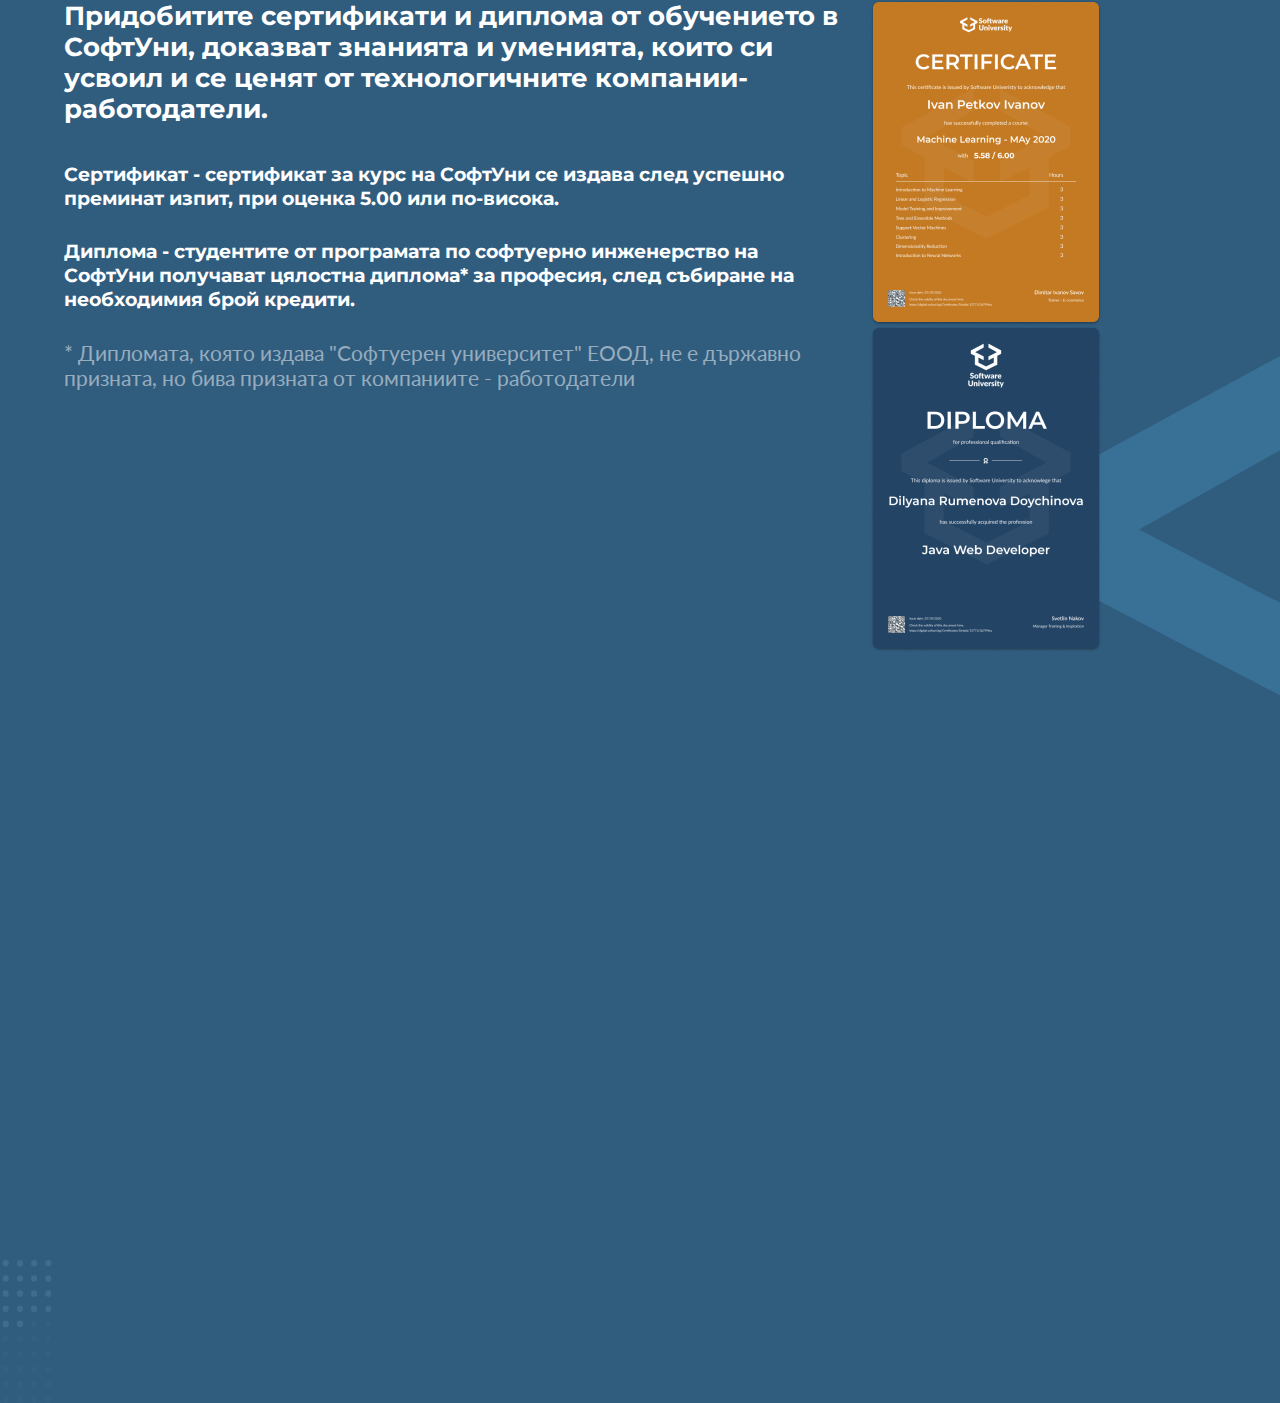
==== HTML & CSS Exam - 05 July 2020/01. Diploma-and-Certificates/index.html @ 87d8e733 "Diploma and Certificates" ====
<html lang="en">

<head>
    <meta charset="UTF-8">
    <meta name="viewport" content="width=device-width, initial-scale=1.0">
    <link rel="stylesheet" href="styles.css">
    <title>Document</title>
</head>

<body>

    <main>
        <section class="site-content">
            <h1>

                Придобитите сертификати и диплома от обучението в СофтУни, доказват знанията и уменията, които си усвоил
                и се ценят от технологичните компании-работодатели.

            </h1>

            <h3>

                Сертификат - сертификат за курс на СофтУни се издава след успешно преминат изпит, при оценка 5.00 или
                по-висока.

            </h3>
            <h3>
                Диплома - студентите от програмата по софтуерно инженерство на СофтУни получават цялостна диплома* за
                професия, след събиране на необходимия брой кредити.

            </h3>
            <p>
                * Дипломата, която издава "Софтуерен университет" ЕООД, не е държавно призната, но бива призната от
                компаниите - работодатели
            </p>

        </section>
    </main>
    <aside class="side">
        <section>
            <img src="images/certificate.png" alt="">
            <img src="images/diploma.png" alt="">
        </section>
    </aside>
</body>

</html>
---- HTML & CSS Exam - 05 July 2020/01. Diploma-and-Certificates/styles.css ----
@import url('https://fonts.googleapis.com/css2?family=Montserrat:wght@200;300;400;500;600&display=swap');
@import url('https://fonts.googleapis.com/css2?family=Lato:ital,wght@0,100;0,300;0,400;0,700;1,300;1,400&display=swap');

*, *::before, *::after {
margin:0;
padding:0;
}

html {
    background: #305C7E;
    box-sizing: border-box;
    font-size: 16px,1.5;
}

html { 
    width: 100%;
    height: 100%;
    box-sizing: inherit;
}

body {
    margin: auto;
    max-width: 90%;
    height: auto;
    position: relative;
    top:50%;
    -ms-transform: translateY(-50%);
  transform: translateY(-50%);
}

h1,h2,h3 {
    font-family: Montserrat, serif;
    color:white;
}

p {
    font-family: Lato, serif;   
}

h1 {font-size: 1.6em;}
h3 {font-size: 1.2em;}

h1,h2,h3 {
padding-bottom: 1.5em;
padding-right:1em;
}

p {
    font-size: 1.3em;
    color: rgba(255,255,255,0.5)
}

main, .side {
    /* margin:1em; */
}

main {
    width:70%;
    height: auto;
    display: inline-block;
}

.side {
    width: 30%;
    float: right;
}

.side section img {
    padding-right: 1em;
}

p::before {
    position: absolute;
    content: url(images/dots.svg);
    right: 101%;
    top:140%;
}

.side:nth-child(2)::after {
    position: absolute;
    content: url(images/dots.svg);
    top: -33%;
    right: 17%;
    z-index: -1;
    -webkit-transform: rotate(90deg);
    -moz-transform: rotate(90deg);
    -o-transform: rotate(90deg);
    -ms-transform: rotate(90deg);
    transform: rotate(90deg);
}

.side section:nth-child(1)::after {
    position: absolute;
    content: url(images/arrow.svg);
    left:84%;
    z-index: -1;
}
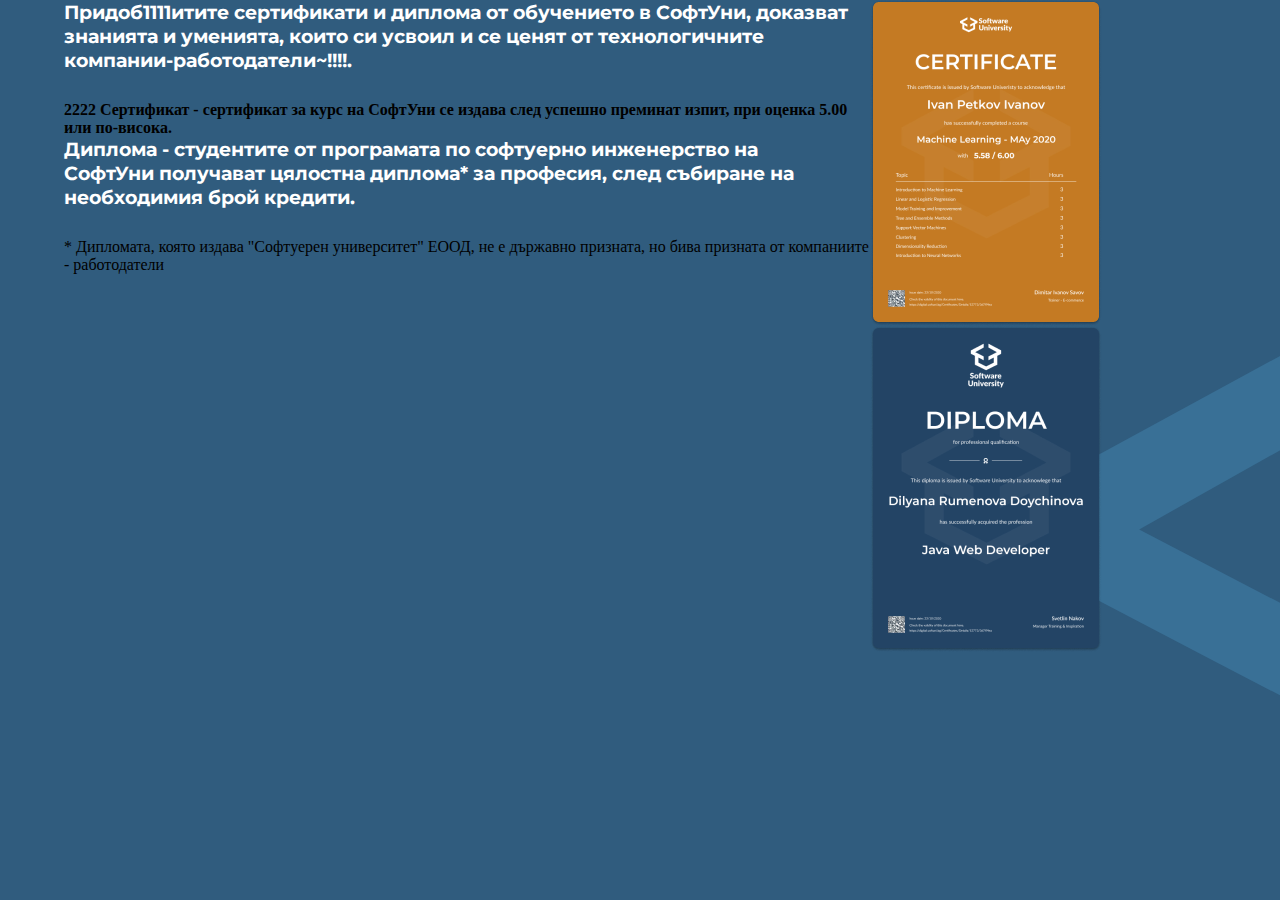
==== commit b00e554f: "add changes to second title" ====
--- a/HTML & CSS Exam - 05 July 2020/01. Diploma-and-Certificates/index.html
+++ b/HTML & CSS Exam - 05 July 2020/01. Diploma-and-Certificates/index.html
@@ -11,28 +11,28 @@
 
     <main>
         <section class="site-content">
-            <h1>
-
-                Придобитите сертификати и диплома от обучението в СофтУни, доказват знанията и уменията, които си усвоил
-                и се ценят от технологичните компании-работодатели.
-
-            </h1>
-
             <h3>
 
+                Придоб1111итите сертификати и диплома от обучението в СофтУни, доказват знанията и уменията, които си усвоил
+                и се ценят от технологичните компании-работодатели~!!!!.
+
+            </h3>
+
+            <h4>
+2222
                 Сертификат - сертификат за курс на СофтУни се издава след успешно преминат изпит, при оценка 5.00 или
                 по-висока.
 
-            </h3>
+            </h4>
             <h3>
                 Диплома - студентите от програмата по софтуерно инженерство на СофтУни получават цялостна диплома* за
                 професия, след събиране на необходимия брой кредити.
 
             </h3>
-            <p>
+            <div>
                 * Дипломата, която издава "Софтуерен университет" ЕООД, не е държавно призната, но бива призната от
                 компаниите - работодатели
-            </p>
+            </div>
 
         </section>
     </main>
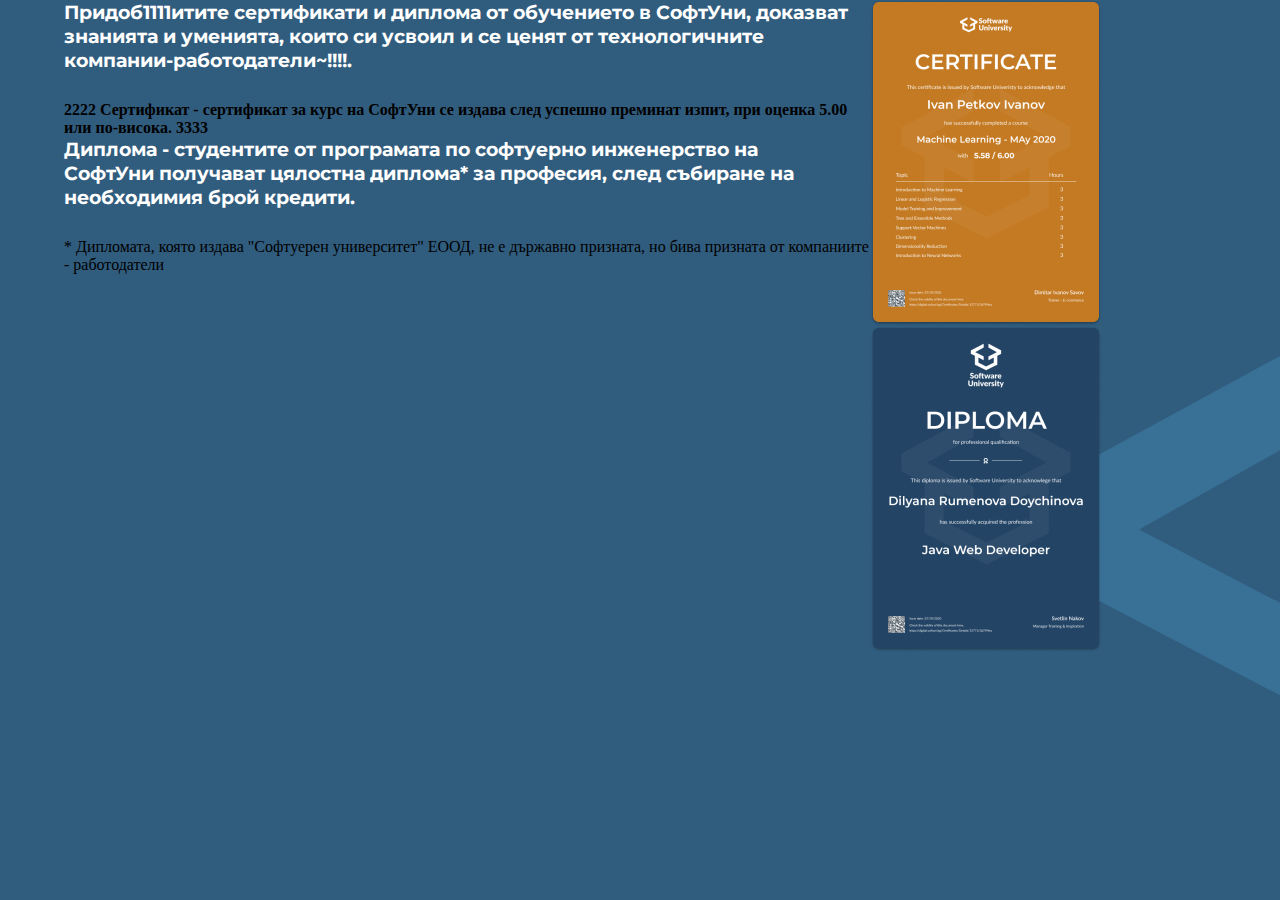
==== commit f5374c7f: "update body" ====
--- a/HTML & CSS Exam - 05 July 2020/01. Diploma-and-Certificates/index.html
+++ b/HTML & CSS Exam - 05 July 2020/01. Diploma-and-Certificates/index.html
@@ -22,7 +22,7 @@
 2222
                 Сертификат - сертификат за курс на СофтУни се издава след успешно преминат изпит, при оценка 5.00 или
                 по-висока.
-
+3333
             </h4>
             <h3>
                 Диплома - студентите от програмата по софтуерно инженерство на СофтУни получават цялостна диплома* за
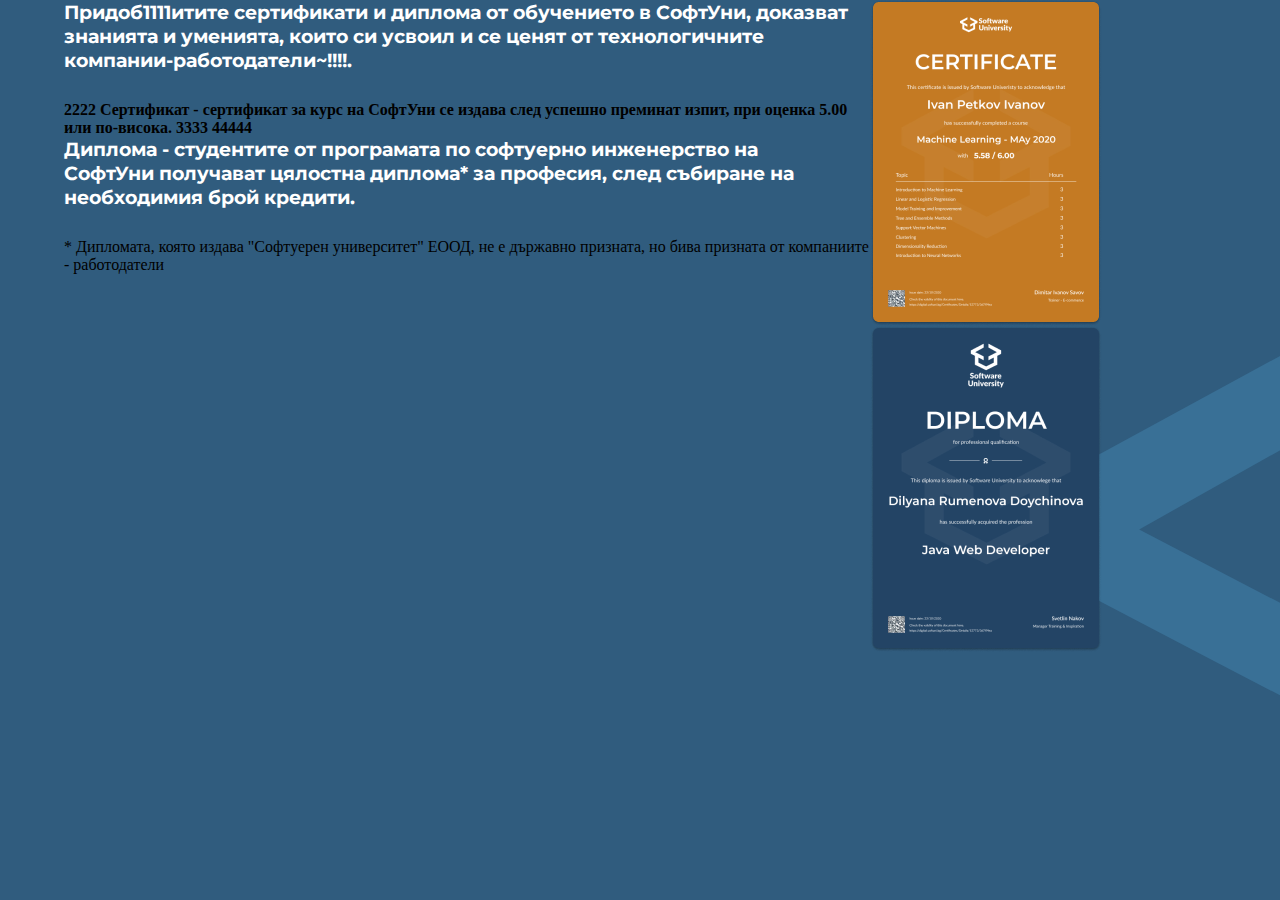
==== commit 0d14124f: "add more things to body" ====
--- a/HTML & CSS Exam - 05 July 2020/01. Diploma-and-Certificates/index.html
+++ b/HTML & CSS Exam - 05 July 2020/01. Diploma-and-Certificates/index.html
@@ -23,6 +23,7 @@
                 Сертификат - сертификат за курс на СофтУни се издава след успешно преминат изпит, при оценка 5.00 или
                 по-висока.
 3333
+44444
             </h4>
             <h3>
                 Диплома - студентите от програмата по софтуерно инженерство на СофтУни получават цялостна диплома* за
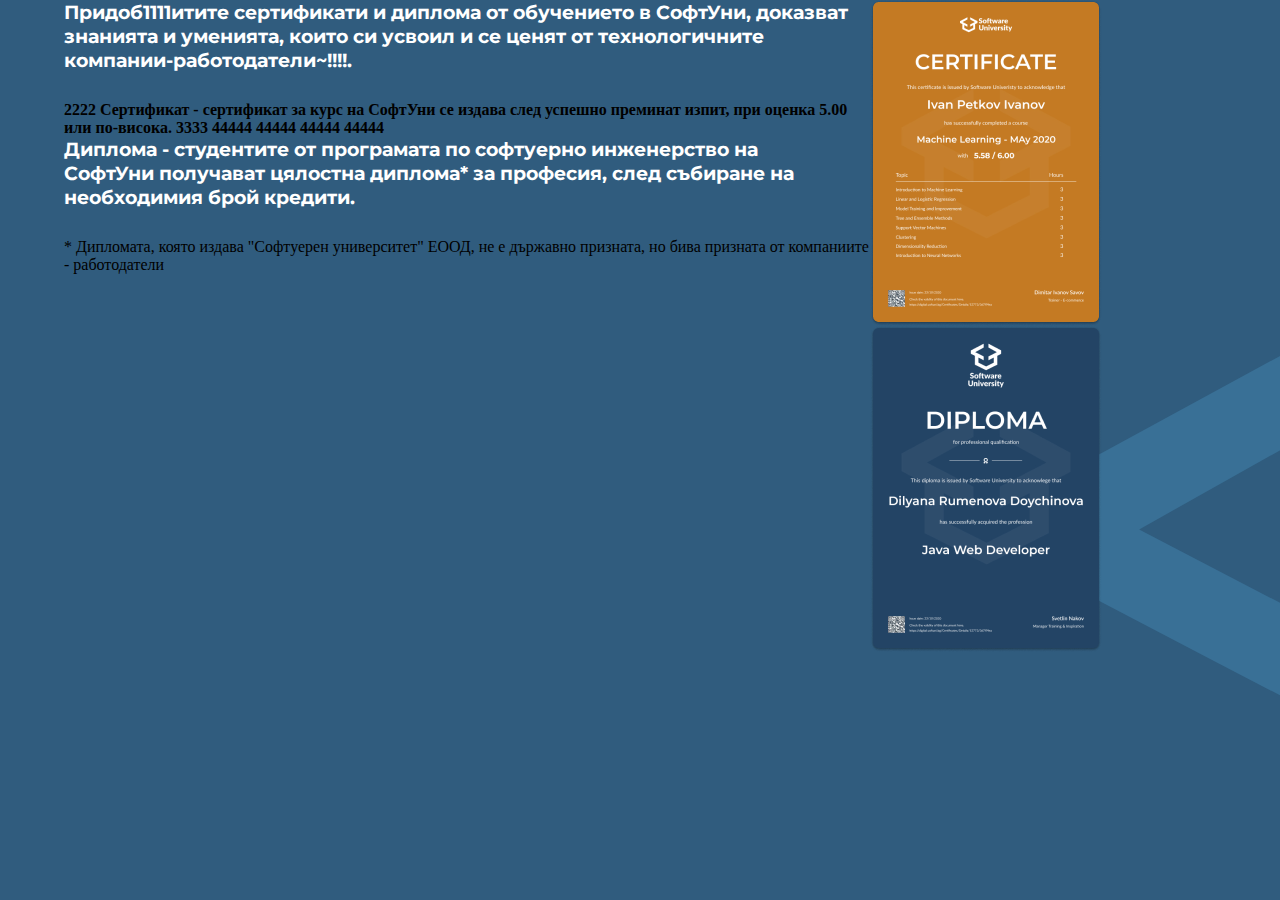
==== commit 73009082: "more more things to body :)" ====
--- a/HTML & CSS Exam - 05 July 2020/01. Diploma-and-Certificates/index.html
+++ b/HTML & CSS Exam - 05 July 2020/01. Diploma-and-Certificates/index.html
@@ -24,6 +24,9 @@
                 по-висока.
 3333
 44444
+44444
+44444
+44444
             </h4>
             <h3>
                 Диплома - студентите от програмата по софтуерно инженерство на СофтУни получават цялостна диплома* за
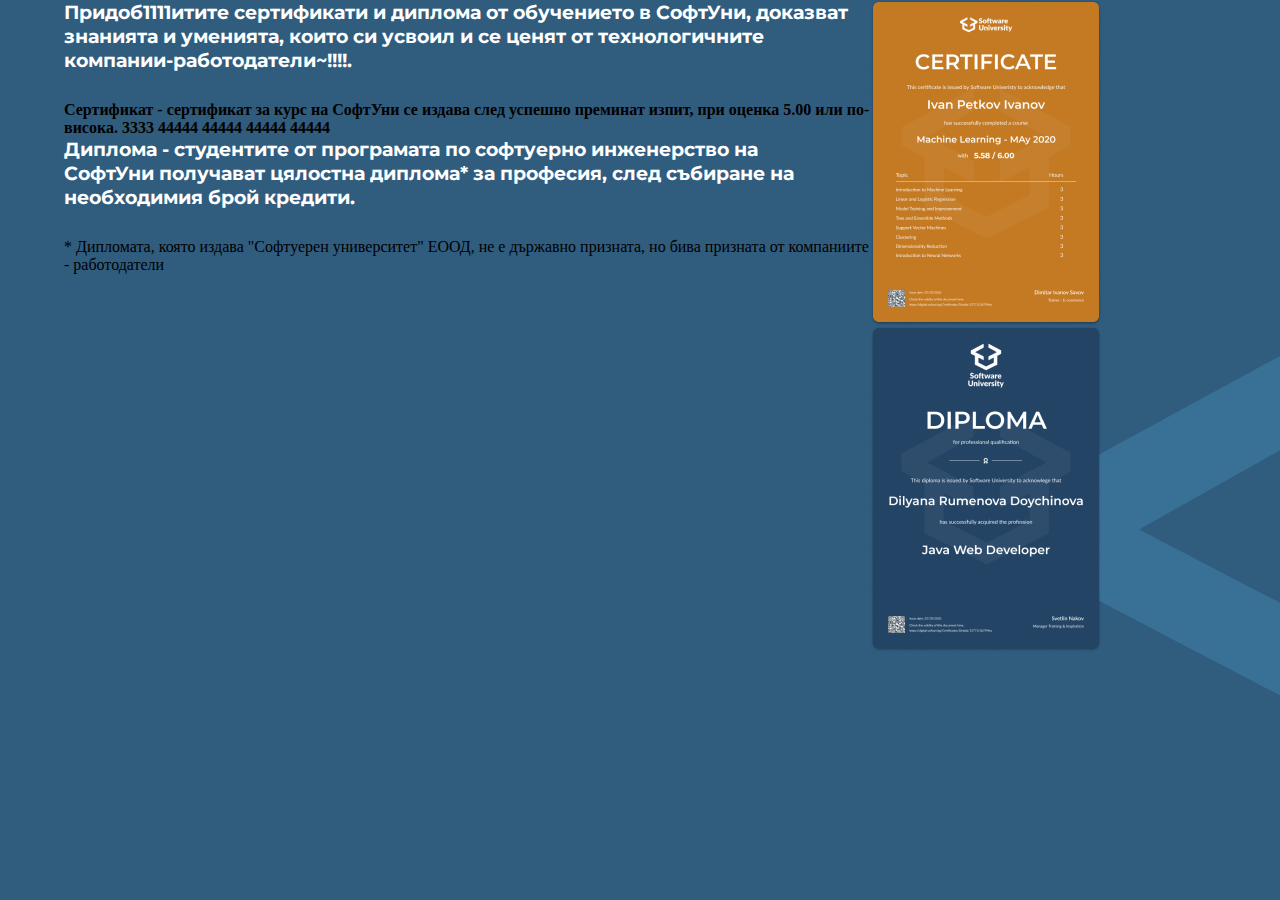
==== commit 31f3d67f: "remove 1" ====
--- a/HTML & CSS Exam - 05 July 2020/01. Diploma-and-Certificates/index.html
+++ b/HTML & CSS Exam - 05 July 2020/01. Diploma-and-Certificates/index.html
@@ -19,7 +19,7 @@
             </h3>
 
             <h4>
-2222
+
                 Сертификат - сертификат за курс на СофтУни се издава след успешно преминат изпит, при оценка 5.00 или
                 по-висока.
 3333
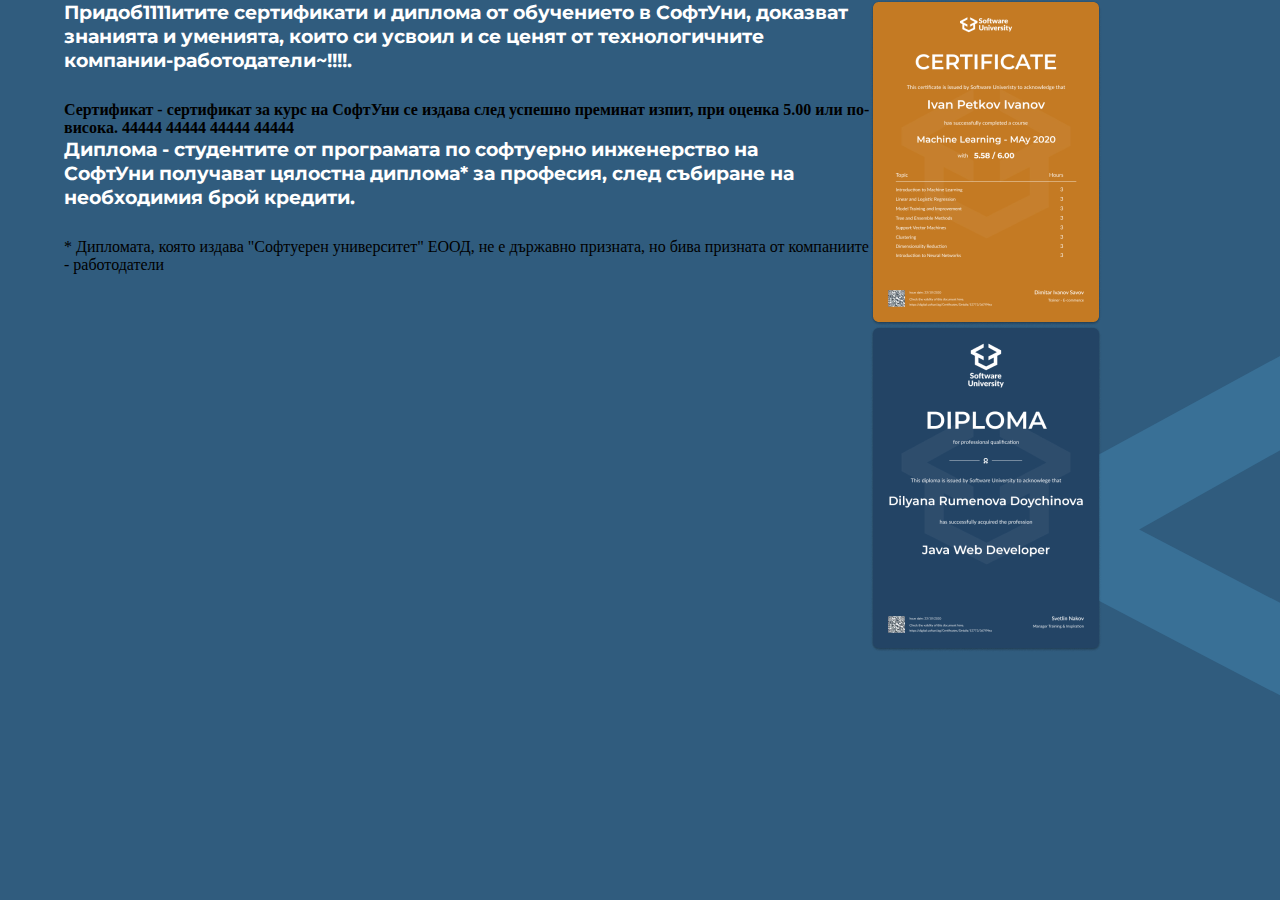
==== commit 7b3fe3f9: "remove 2" ====
--- a/HTML & CSS Exam - 05 July 2020/01. Diploma-and-Certificates/index.html
+++ b/HTML & CSS Exam - 05 July 2020/01. Diploma-and-Certificates/index.html
@@ -22,7 +22,6 @@
 
                 Сертификат - сертификат за курс на СофтУни се издава след успешно преминат изпит, при оценка 5.00 или
                 по-висока.
-3333
 44444
 44444
 44444
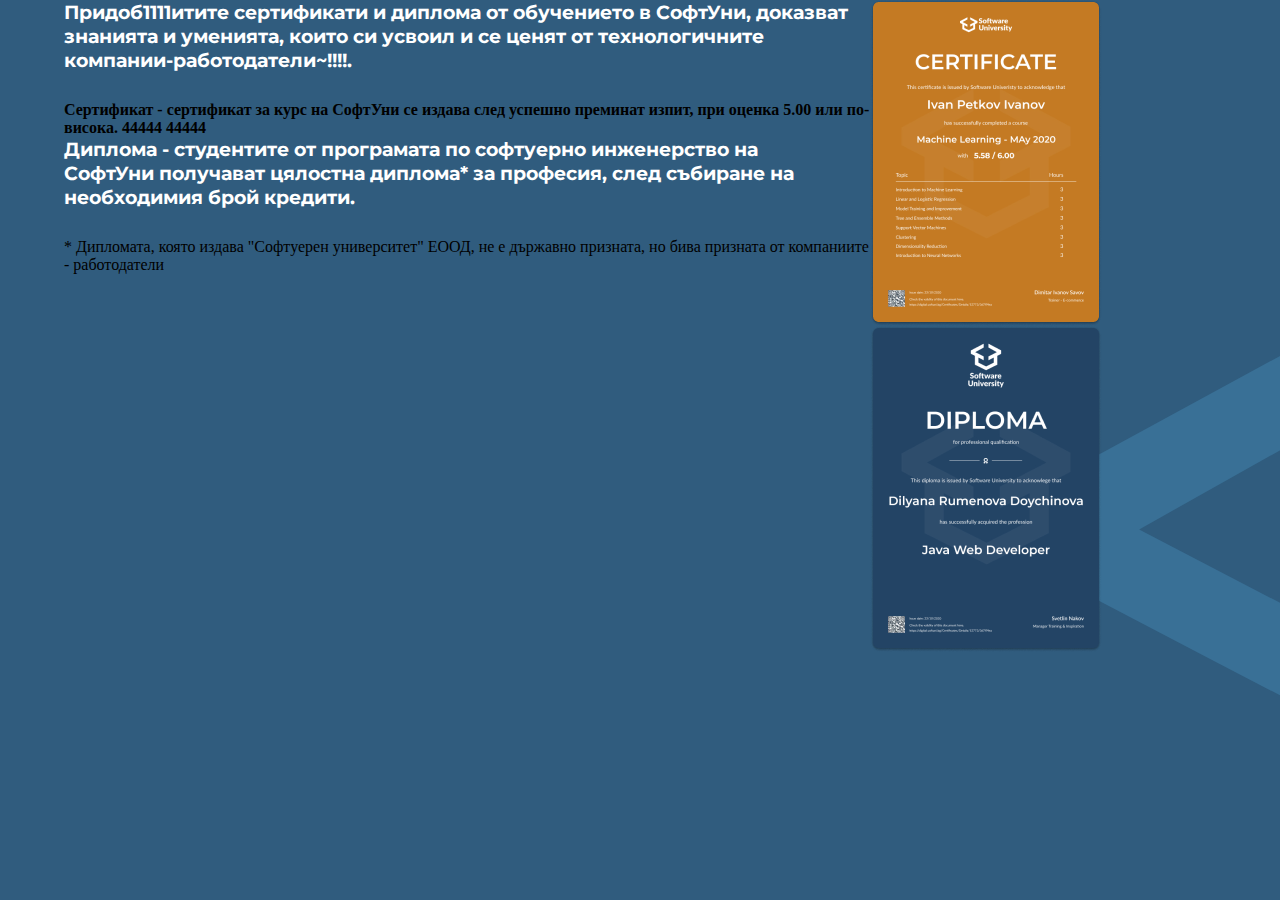
==== commit a0b18c6d: "remove 3" ====
--- a/HTML & CSS Exam - 05 July 2020/01. Diploma-and-Certificates/index.html
+++ b/HTML & CSS Exam - 05 July 2020/01. Diploma-and-Certificates/index.html
@@ -24,8 +24,6 @@
                 по-висока.
 44444
 44444
-44444
-44444
             </h4>
             <h3>
                 Диплома - студентите от програмата по софтуерно инженерство на СофтУни получават цялостна диплома* за
